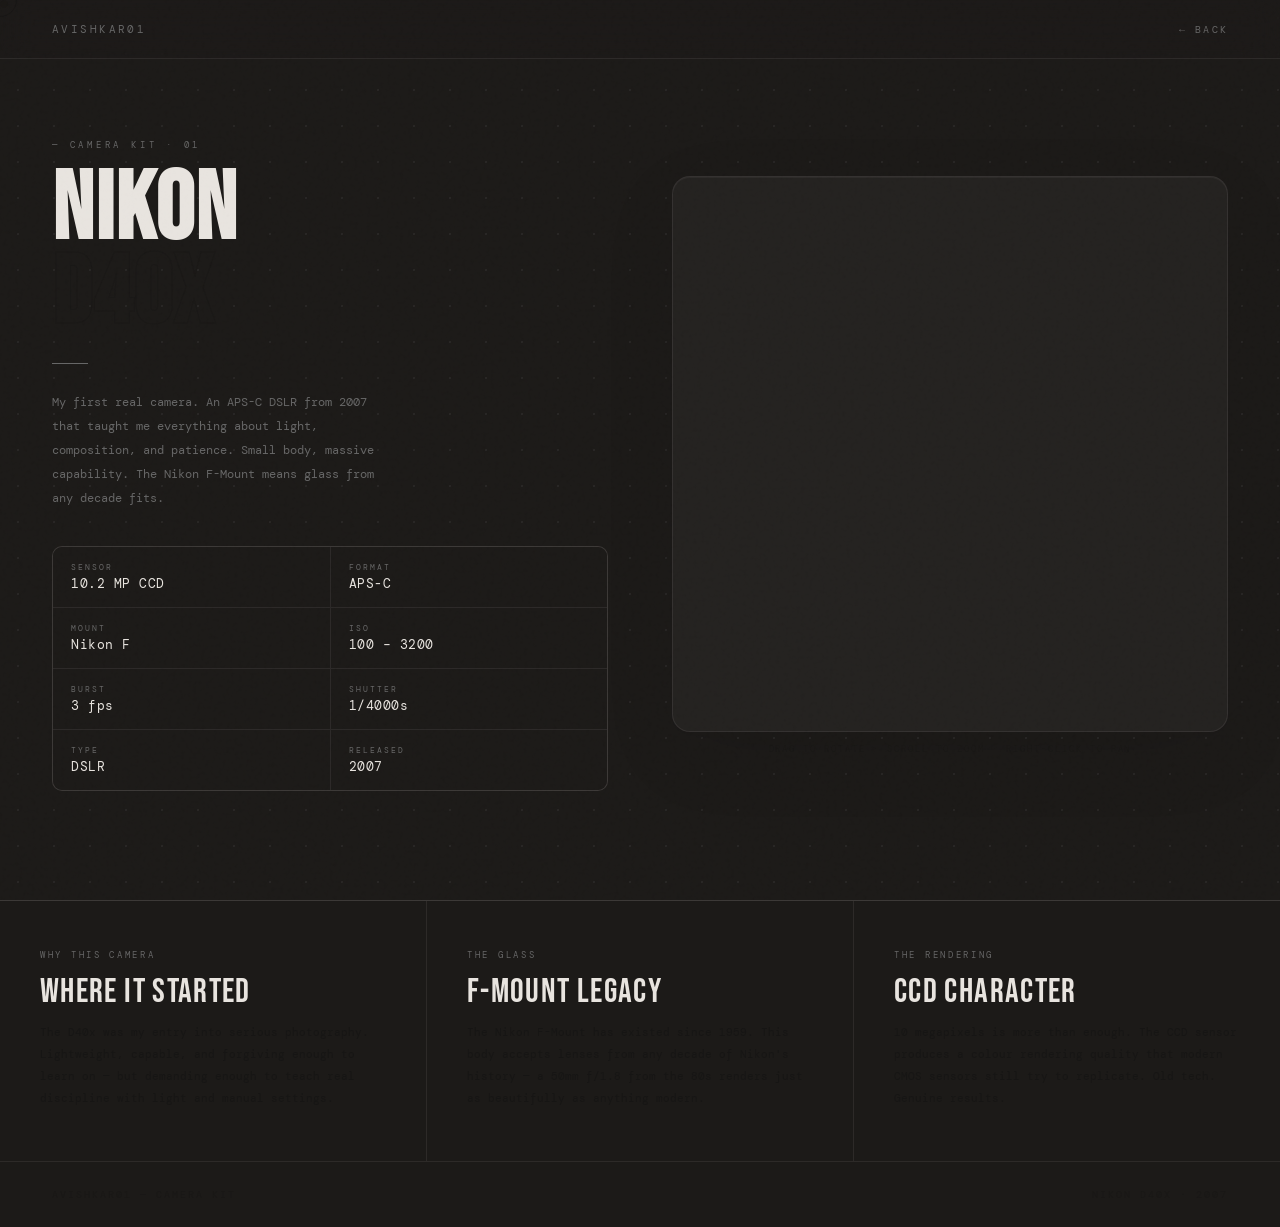
==== camera.html @ 1be64f77 "Add files via upload" ====
<!DOCTYPE html>
<html lang="en">
<head>
<meta charset="UTF-8" />
<meta name="viewport" content="width=device-width, initial-scale=1.0" />
<title>Nikon D40x — avishkar01</title>
<link rel="preconnect" href="https://fonts.googleapis.com">
<link rel="preconnect" href="https://fonts.gstatic.com" crossorigin>
<link href="https://fonts.googleapis.com/css2?family=Bebas+Neue&family=DM+Mono:ital,wght@0,300;0,400;0,500;1,300&family=Instrument+Serif:ital@0;1&display=swap" rel="stylesheet">
<style>
  *,*::before,*::after{margin:0;padding:0;box-sizing:border-box;}
  :root{
    --bg:#1c1a18;--bg2:#242220;--bg3:#2a2725;
    --ink:#e8e4df;--dim:#666;--line:rgba(232,228,223,0.08);
  }
  html{scroll-behavior:smooth;}
  body{background:var(--bg);color:var(--ink);font-family:'DM Mono',monospace;overflow-x:hidden;cursor:none;min-height:100vh;}
  body::after{content:'';position:fixed;inset:0;background-image:url("data:image/svg+xml,%3Csvg viewBox='0 0 256 256' xmlns='http://www.w3.org/2000/svg'%3E%3Cfilter id='n'%3E%3CfeTurbulence type='fractalNoise' baseFrequency='0.85' numOctaves='4' stitchTiles='stitch'/%3E%3C/filter%3E%3Crect width='100%25' height='100%25' filter='url(%23n)' opacity='0.028'/%3E%3C/svg%3E");pointer-events:none;z-index:900;opacity:0.5;}

  .cursor{position:fixed;width:8px;height:8px;background:var(--ink);border-radius:50%;pointer-events:none;z-index:9999;mix-blend-mode:multiply;}
  .cursor-ring{position:fixed;width:34px;height:34px;border:1px solid rgba(17,17,17,.25);border-radius:50%;pointer-events:none;z-index:9998;transform:translate(-50%,-50%);transition:width .28s,height .28s,opacity .28s,transform .32s cubic-bezier(.23,1,.32,1);}
  .cursor-ring.hover{width:54px;height:54px;opacity:.35;}

  nav{position:fixed;top:0;left:0;right:0;z-index:500;padding:22px 52px;display:flex;justify-content:space-between;align-items:center;background:rgba(28,26,24,0.75);backdrop-filter:blur(16px);-webkit-backdrop-filter:blur(16px);border-bottom:1px solid var(--line);transition:transform .42s cubic-bezier(.23,1,.32,1);}
  nav.nav-hidden{transform:translateY(-110%);}
  .nav-logo{font-size:11px;letter-spacing:.22em;text-transform:uppercase;color:var(--dim);text-decoration:none;transition:color .25s;}
  .nav-logo:hover{color:var(--ink);}
  .nav-back{display:flex;align-items:center;gap:8px;font-size:10px;letter-spacing:.22em;text-transform:uppercase;color:var(--dim);text-decoration:none;transition:color .25s;}
  .nav-back:hover{color:var(--ink);}
  .nav-back-arrow{display:inline-block;transition:transform .25s;}
  .nav-back:hover .nav-back-arrow{transform:translateX(-4px);}

  #loader{position:fixed;inset:0;background:#1c1a18;z-index:99999;display:flex;flex-direction:column;align-items:center;justify-content:center;transition:opacity .65s cubic-bezier(.23,1,.32,1),visibility .65s;}
  #loader.out{opacity:0;visibility:hidden;pointer-events:none;}
  .ld-rule{width:0;height:1px;background:linear-gradient(to right,transparent,rgba(232,228,223,.25),transparent);margin-bottom:22px;transition:width 1s .1s cubic-bezier(.77,0,.18,1);}
  #loader.go .ld-rule{width:min(340px,55vw);}
  .ld-name{font-family:'Bebas Neue',sans-serif;font-size:clamp(38px,6.5vw,80px);letter-spacing:.1em;color:transparent;-webkit-text-stroke:1px rgba(232,228,223,.15);position:relative;overflow:hidden;user-select:none;line-height:1;}
  .ld-fill{position:absolute;inset:0;color:#e8e4df;-webkit-text-stroke:0;font-family:'Bebas Neue',sans-serif;font-size:clamp(38px,6.5vw,80px);letter-spacing:.1em;white-space:nowrap;display:flex;align-items:center;clip-path:inset(0 100% 0 0);transition:clip-path 1.2s cubic-bezier(.77,0,.18,1);}
  #loader.go .ld-fill{clip-path:inset(0 0% 0 0);}
  .ld-sub{font-size:8px;letter-spacing:.42em;text-transform:uppercase;color:var(--dim);margin-top:16px;opacity:0;transition:opacity .55s .75s;}
  #loader.go .ld-sub{opacity:1;}

  .hero{min-height:100vh;padding:110px 52px 80px;display:grid;grid-template-columns:1fr 1fr;gap:64px;align-items:center;position:relative;}
  .hero::before{content:'';position:absolute;inset:0;background-image:radial-gradient(circle,rgba(232,228,223,.06) 1px,transparent 1px);background-size:36px 36px;pointer-events:none;z-index:0;}
  .hero-left,.hero-right{position:relative;z-index:1;}

  .eyebrow{font-size:9px;letter-spacing:.42em;text-transform:uppercase;color:var(--dim);margin-bottom:18px;opacity:0;animation:rise .7s .1s forwards;}
  .hero-title{font-family:'Bebas Neue',sans-serif;font-size:clamp(58px,7.5vw,108px);line-height:.88;letter-spacing:.02em;color:var(--ink);opacity:0;animation:rise .7s .22s forwards;}
  .hero-title span{display:block;color:transparent;-webkit-text-stroke:1px rgba(17,17,17,.18);}
  .h-rule{width:36px;height:1px;background:var(--dim);margin:26px 0;opacity:0;animation:rise .7s .36s forwards;}
  .hero-desc{font-size:12px;line-height:2;color:var(--dim);max-width:340px;opacity:0;animation:rise .7s .44s forwards;}

  .specs{margin-top:36px;border:1px solid var(--line);border-radius:10px;overflow:hidden;display:grid;grid-template-columns:1fr 1fr;gap:1px;background:var(--line);opacity:0;animation:rise .7s .58s forwards;}
  .spec-cell{background:var(--bg);padding:15px 18px;transition:background .2s;}
  .spec-cell:hover{background:var(--bg2);}
  .spec-l{font-size:8px;letter-spacing:.26em;text-transform:uppercase;color:var(--dim);margin-bottom:3px;}
  .spec-v{font-size:13px;color:var(--ink);letter-spacing:.04em;}

  .model-shell{opacity:0;animation:fadein .9s .35s forwards;}
  .model-frame{width:100%;aspect-ratio:1/1;border-radius:18px;overflow:hidden;border:1px solid var(--line);background:var(--bg2);box-shadow:0 24px 80px rgba(17,17,17,.07),0 2px 8px rgba(17,17,17,.04),inset 0 1px 0 rgba(255,255,255,.04);}
  .model-frame iframe{width:100%;height:100%;border:none;display:block;}
  .model-hint{margin-top:11px;text-align:center;font-size:9px;letter-spacing:.22em;text-transform:uppercase;color:rgba(17,17,17,.2);}

  .strip{display:grid;grid-template-columns:repeat(3,1fr);gap:1px;background:var(--line);border-top:1px solid var(--line);}
  .strip-block{background:var(--bg);padding:48px 40px 52px;transition:background .2s;}
  .strip-block:hover{background:var(--bg2);}
  .strip-label{font-size:9px;letter-spacing:.3em;text-transform:uppercase;color:var(--dim);margin-bottom:14px;}
  .strip-title{font-family:'Bebas Neue',sans-serif;font-size:34px;letter-spacing:.04em;color:var(--ink);line-height:1;margin-bottom:12px;}
  .strip-text{font-size:11px;line-height:2;color:rgba(17,17,17,.5);}

  footer{padding:26px 52px;border-top:1px solid var(--line);display:flex;justify-content:space-between;align-items:center;}
  .ft{font-size:10px;letter-spacing:.2em;text-transform:uppercase;color:rgba(17,17,17,.2);}

  @keyframes rise{from{opacity:0;transform:translateY(18px);}to{opacity:1;transform:translateY(0);}}
  @keyframes fadein{from{opacity:0;}to{opacity:1;}}

  @media(max-width:800px){
    nav{padding:18px 24px;}
    .hero{grid-template-columns:1fr;padding:96px 24px 56px;gap:40px;}
    .strip{grid-template-columns:1fr;}
    footer{padding:20px 24px;flex-direction:column;gap:6px;}
  }
</style>
</head>
<body>

<div id="loader">
  <div class="ld-rule"></div>
  <div class="ld-name">NIKON D40X<span class="ld-fill">NIKON D40X</span></div>
  <div class="ld-sub">camera · 3d explorer</div>
</div>

<div class="cursor" id="cur"></div>
<div class="cursor-ring" id="ring"></div>

<nav id="mainNav">
  <a href="index.html" class="nav-logo">avishkar01</a>
  <a href="index.html" class="nav-back"><span class="nav-back-arrow">←</span>back</a>
</nav>

<section class="hero">
  <div class="hero-left">
    <p class="eyebrow">— camera kit · 01</p>
    <h1 class="hero-title">Nikon<span>D40x</span></h1>
    <div class="h-rule"></div>
    <p class="hero-desc">
      My first real camera. An APS-C DSLR from 2007 that taught me everything about light, composition, and patience. Small body, massive capability. The Nikon F-Mount means glass from any decade fits.
    </p>
    <div class="specs">
      <div class="spec-cell"><div class="spec-l">Sensor</div><div class="spec-v">10.2 MP CCD</div></div>
      <div class="spec-cell"><div class="spec-l">Format</div><div class="spec-v">APS-C</div></div>
      <div class="spec-cell"><div class="spec-l">Mount</div><div class="spec-v">Nikon F</div></div>
      <div class="spec-cell"><div class="spec-l">ISO</div><div class="spec-v">100 – 3200</div></div>
      <div class="spec-cell"><div class="spec-l">Burst</div><div class="spec-v">3 fps</div></div>
      <div class="spec-cell"><div class="spec-l">Shutter</div><div class="spec-v">1/4000s</div></div>
      <div class="spec-cell"><div class="spec-l">Type</div><div class="spec-v">DSLR</div></div>
      <div class="spec-cell"><div class="spec-l">Released</div><div class="spec-v">2007</div></div>
    </div>
  </div>

  <div class="hero-right">
    <div class="model-shell">
      <div class="model-frame">
        <iframe
          title="Nikon D40x — Interactive 3D"
          frameborder="0"
          allowfullscreen
          mozallowfullscreen="true"
          webkitallowfullscreen="true"
          allow="autoplay; fullscreen; xr-spatial-tracking"
          src="https://sketchfab.com/models/0cbc6be67d584a4eb4a6e48bf66bd53a/embed?autostart=1&ui_theme=default&ui_infos=0&ui_watermark=0&ui_controls=1&ui_hint=1&camera=0&preload=1&transparent=1"
        ></iframe>
      </div>
      <p class="model-hint">drag to rotate · scroll to zoom · right-click to pan</p>
    </div>
  </div>
</section>

<div class="strip">
  <div class="strip-block">
    <div class="strip-label">Why this camera</div>
    <div class="strip-title">Where it started</div>
    <div class="strip-text">The D40x was my entry into serious photography. Lightweight, capable, and forgiving enough to learn on — but demanding enough to teach real discipline with light and manual settings.</div>
  </div>
  <div class="strip-block">
    <div class="strip-label">The glass</div>
    <div class="strip-title">F-Mount legacy</div>
    <div class="strip-text">The Nikon F-Mount has existed since 1959. This body accepts lenses from any decade of Nikon's history — a 50mm f/1.8 from the 80s renders just as beautifully as anything modern.</div>
  </div>
  <div class="strip-block">
    <div class="strip-label">The rendering</div>
    <div class="strip-title">CCD character</div>
    <div class="strip-text">10 megapixels is more than enough. The CCD sensor produces a colour rendering quality that modern CMOS sensors still try to replicate. Old tech. Genuine results.</div>
  </div>
</div>

<footer>
  <span class="ft">avishkar01 — camera kit</span>
  <span class="ft">nikon d40x · 2007</span>
</footer>

<script>
const cur=document.getElementById('cur'),ring=document.getElementById('ring');
let mx=0,my=0,rx=0,ry=0;
document.addEventListener('mousemove',e=>{mx=e.clientX;my=e.clientY;cur.style.left=mx-4+'px';cur.style.top=my-4+'px';});
(function loop(){rx+=(mx-rx)*.12;ry+=(my-ry)*.12;ring.style.left=rx+'px';ring.style.top=ry+'px';requestAnimationFrame(loop);})();
document.querySelectorAll('a,.spec-cell,.strip-block').forEach(el=>{
  el.addEventListener('mouseenter',()=>ring.classList.add('hover'));
  el.addEventListener('mouseleave',()=>ring.classList.remove('hover'));
});

const nav=document.getElementById('mainNav');
let lastY=0;
window.addEventListener('scroll',()=>{const y=window.scrollY;nav.classList.toggle('nav-hidden',y>lastY&&y>80);lastY=y;},{passive:true});

const loader=document.getElementById('loader');
const MIN=1600,t0=performance.now();
document.body.style.overflow='hidden';
requestAnimationFrame(()=>loader.classList.add('go'));
function dismiss(){const w=Math.max(0,MIN-(performance.now()-t0));setTimeout(()=>{loader.classList.add('out');document.body.style.overflow='';},w);}
document.readyState==='complete'?dismiss():window.addEventListener('load',dismiss,{once:true});
</script>
</body>
</html>
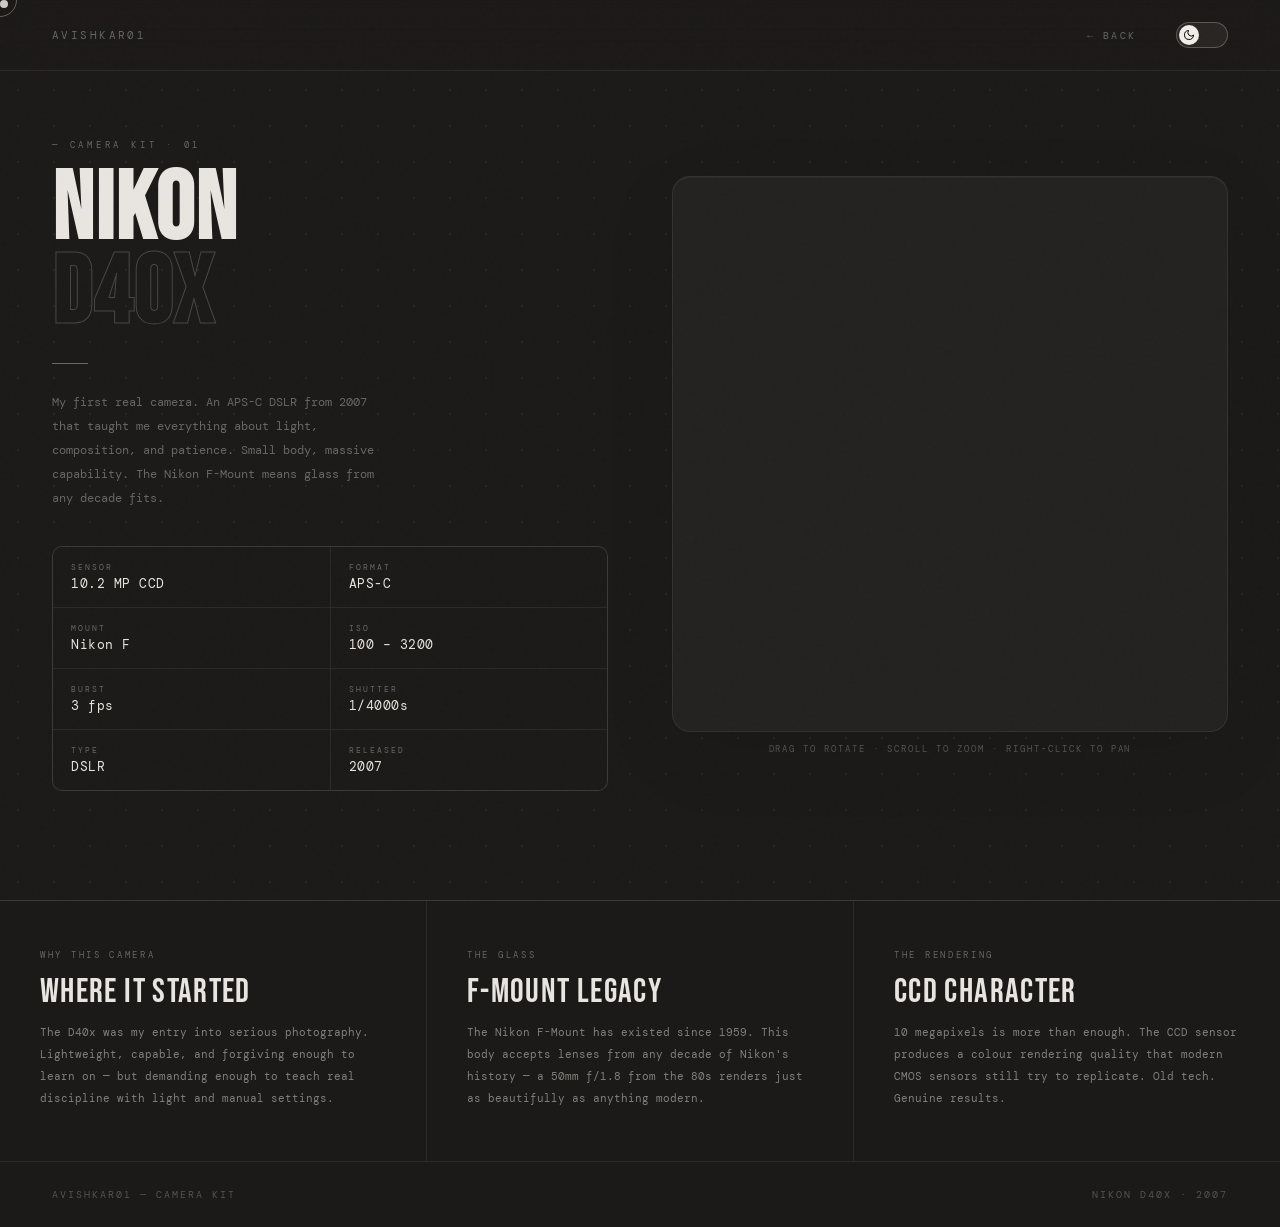
==== commit 80487a7a: "new changes" ====
--- a/camera.html
+++ b/camera.html
@@ -4,83 +4,13 @@
 <meta charset="UTF-8" />
 <meta name="viewport" content="width=device-width, initial-scale=1.0" />
 <title>Nikon D40x — avishkar01</title>
+<!-- apply saved theme before first paint (dark is default) -->
+<script>try{if(localStorage.getItem('theme')==='light')document.documentElement.setAttribute('data-theme','light');}catch(e){}</script>
 <link rel="preconnect" href="https://fonts.googleapis.com">
 <link rel="preconnect" href="https://fonts.gstatic.com" crossorigin>
 <link href="https://fonts.googleapis.com/css2?family=Bebas+Neue&family=DM+Mono:ital,wght@0,300;0,400;0,500;1,300&family=Instrument+Serif:ital@0;1&display=swap" rel="stylesheet">
-<style>
-  *,*::before,*::after{margin:0;padding:0;box-sizing:border-box;}
-  :root{
-    --bg:#1c1a18;--bg2:#242220;--bg3:#2a2725;
-    --ink:#e8e4df;--dim:#666;--line:rgba(232,228,223,0.08);
-  }
-  html{scroll-behavior:smooth;}
-  body{background:var(--bg);color:var(--ink);font-family:'DM Mono',monospace;overflow-x:hidden;cursor:none;min-height:100vh;}
-  body::after{content:'';position:fixed;inset:0;background-image:url("data:image/svg+xml,%3Csvg viewBox='0 0 256 256' xmlns='http://www.w3.org/2000/svg'%3E%3Cfilter id='n'%3E%3CfeTurbulence type='fractalNoise' baseFrequency='0.85' numOctaves='4' stitchTiles='stitch'/%3E%3C/filter%3E%3Crect width='100%25' height='100%25' filter='url(%23n)' opacity='0.028'/%3E%3C/svg%3E");pointer-events:none;z-index:900;opacity:0.5;}
-
-  .cursor{position:fixed;width:8px;height:8px;background:var(--ink);border-radius:50%;pointer-events:none;z-index:9999;mix-blend-mode:multiply;}
-  .cursor-ring{position:fixed;width:34px;height:34px;border:1px solid rgba(17,17,17,.25);border-radius:50%;pointer-events:none;z-index:9998;transform:translate(-50%,-50%);transition:width .28s,height .28s,opacity .28s,transform .32s cubic-bezier(.23,1,.32,1);}
-  .cursor-ring.hover{width:54px;height:54px;opacity:.35;}
-
-  nav{position:fixed;top:0;left:0;right:0;z-index:500;padding:22px 52px;display:flex;justify-content:space-between;align-items:center;background:rgba(28,26,24,0.75);backdrop-filter:blur(16px);-webkit-backdrop-filter:blur(16px);border-bottom:1px solid var(--line);transition:transform .42s cubic-bezier(.23,1,.32,1);}
-  nav.nav-hidden{transform:translateY(-110%);}
-  .nav-logo{font-size:11px;letter-spacing:.22em;text-transform:uppercase;color:var(--dim);text-decoration:none;transition:color .25s;}
-  .nav-logo:hover{color:var(--ink);}
-  .nav-back{display:flex;align-items:center;gap:8px;font-size:10px;letter-spacing:.22em;text-transform:uppercase;color:var(--dim);text-decoration:none;transition:color .25s;}
-  .nav-back:hover{color:var(--ink);}
-  .nav-back-arrow{display:inline-block;transition:transform .25s;}
-  .nav-back:hover .nav-back-arrow{transform:translateX(-4px);}
-
-  #loader{position:fixed;inset:0;background:#1c1a18;z-index:99999;display:flex;flex-direction:column;align-items:center;justify-content:center;transition:opacity .65s cubic-bezier(.23,1,.32,1),visibility .65s;}
-  #loader.out{opacity:0;visibility:hidden;pointer-events:none;}
-  .ld-rule{width:0;height:1px;background:linear-gradient(to right,transparent,rgba(232,228,223,.25),transparent);margin-bottom:22px;transition:width 1s .1s cubic-bezier(.77,0,.18,1);}
-  #loader.go .ld-rule{width:min(340px,55vw);}
-  .ld-name{font-family:'Bebas Neue',sans-serif;font-size:clamp(38px,6.5vw,80px);letter-spacing:.1em;color:transparent;-webkit-text-stroke:1px rgba(232,228,223,.15);position:relative;overflow:hidden;user-select:none;line-height:1;}
-  .ld-fill{position:absolute;inset:0;color:#e8e4df;-webkit-text-stroke:0;font-family:'Bebas Neue',sans-serif;font-size:clamp(38px,6.5vw,80px);letter-spacing:.1em;white-space:nowrap;display:flex;align-items:center;clip-path:inset(0 100% 0 0);transition:clip-path 1.2s cubic-bezier(.77,0,.18,1);}
-  #loader.go .ld-fill{clip-path:inset(0 0% 0 0);}
-  .ld-sub{font-size:8px;letter-spacing:.42em;text-transform:uppercase;color:var(--dim);margin-top:16px;opacity:0;transition:opacity .55s .75s;}
-  #loader.go .ld-sub{opacity:1;}
-
-  .hero{min-height:100vh;padding:110px 52px 80px;display:grid;grid-template-columns:1fr 1fr;gap:64px;align-items:center;position:relative;}
-  .hero::before{content:'';position:absolute;inset:0;background-image:radial-gradient(circle,rgba(232,228,223,.06) 1px,transparent 1px);background-size:36px 36px;pointer-events:none;z-index:0;}
-  .hero-left,.hero-right{position:relative;z-index:1;}
-
-  .eyebrow{font-size:9px;letter-spacing:.42em;text-transform:uppercase;color:var(--dim);margin-bottom:18px;opacity:0;animation:rise .7s .1s forwards;}
-  .hero-title{font-family:'Bebas Neue',sans-serif;font-size:clamp(58px,7.5vw,108px);line-height:.88;letter-spacing:.02em;color:var(--ink);opacity:0;animation:rise .7s .22s forwards;}
-  .hero-title span{display:block;color:transparent;-webkit-text-stroke:1px rgba(17,17,17,.18);}
-  .h-rule{width:36px;height:1px;background:var(--dim);margin:26px 0;opacity:0;animation:rise .7s .36s forwards;}
-  .hero-desc{font-size:12px;line-height:2;color:var(--dim);max-width:340px;opacity:0;animation:rise .7s .44s forwards;}
-
-  .specs{margin-top:36px;border:1px solid var(--line);border-radius:10px;overflow:hidden;display:grid;grid-template-columns:1fr 1fr;gap:1px;background:var(--line);opacity:0;animation:rise .7s .58s forwards;}
-  .spec-cell{background:var(--bg);padding:15px 18px;transition:background .2s;}
-  .spec-cell:hover{background:var(--bg2);}
-  .spec-l{font-size:8px;letter-spacing:.26em;text-transform:uppercase;color:var(--dim);margin-bottom:3px;}
-  .spec-v{font-size:13px;color:var(--ink);letter-spacing:.04em;}
-
-  .model-shell{opacity:0;animation:fadein .9s .35s forwards;}
-  .model-frame{width:100%;aspect-ratio:1/1;border-radius:18px;overflow:hidden;border:1px solid var(--line);background:var(--bg2);box-shadow:0 24px 80px rgba(17,17,17,.07),0 2px 8px rgba(17,17,17,.04),inset 0 1px 0 rgba(255,255,255,.04);}
-  .model-frame iframe{width:100%;height:100%;border:none;display:block;}
-  .model-hint{margin-top:11px;text-align:center;font-size:9px;letter-spacing:.22em;text-transform:uppercase;color:rgba(17,17,17,.2);}
-
-  .strip{display:grid;grid-template-columns:repeat(3,1fr);gap:1px;background:var(--line);border-top:1px solid var(--line);}
-  .strip-block{background:var(--bg);padding:48px 40px 52px;transition:background .2s;}
-  .strip-block:hover{background:var(--bg2);}
-  .strip-label{font-size:9px;letter-spacing:.3em;text-transform:uppercase;color:var(--dim);margin-bottom:14px;}
-  .strip-title{font-family:'Bebas Neue',sans-serif;font-size:34px;letter-spacing:.04em;color:var(--ink);line-height:1;margin-bottom:12px;}
-  .strip-text{font-size:11px;line-height:2;color:rgba(17,17,17,.5);}
-
-  footer{padding:26px 52px;border-top:1px solid var(--line);display:flex;justify-content:space-between;align-items:center;}
-  .ft{font-size:10px;letter-spacing:.2em;text-transform:uppercase;color:rgba(17,17,17,.2);}
-
-  @keyframes rise{from{opacity:0;transform:translateY(18px);}to{opacity:1;transform:translateY(0);}}
-  @keyframes fadein{from{opacity:0;}to{opacity:1;}}
-
-  @media(max-width:800px){
-    nav{padding:18px 24px;}
-    .hero{grid-template-columns:1fr;padding:96px 24px 56px;gap:40px;}
-    .strip{grid-template-columns:1fr;}
-    footer{padding:20px 24px;flex-direction:column;gap:6px;}
-  }
-</style>
+<link rel="stylesheet" href="camera.css">
+<link rel="stylesheet" href="theme.css">
 </head>
 <body>
 
@@ -95,7 +25,15 @@
 
 <nav id="mainNav">
   <a href="index.html" class="nav-logo">avishkar01</a>
-  <a href="index.html" class="nav-back"><span class="nav-back-arrow">←</span>back</a>
+  <div class="nav-right">
+    <a href="index.html" class="nav-back"><span class="nav-back-arrow">←</span>back</a>
+    <button class="theme-toggle" id="themeToggle" type="button" role="switch" aria-checked="false" aria-label="Toggle light theme">
+      <span class="tt-thumb">
+        <svg class="tt-moon" viewBox="0 0 24 24"><path d="M21 12.8A9 9 0 1 1 11.2 3a7 7 0 0 0 9.8 9.8z"/></svg>
+        <svg class="tt-sun" viewBox="0 0 24 24"><circle cx="12" cy="12" r="4"/><path d="M12 2v2M12 20v2M4.9 4.9l1.4 1.4M17.7 17.7l1.4 1.4M2 12h2M20 12h2M4.9 19.1l1.4-1.4M17.7 6.3l1.4-1.4"/></svg>
+      </span>
+    </button>
+  </div>
 </nav>
 
 <section class="hero">
@@ -159,26 +97,8 @@
   <span class="ft">nikon d40x · 2007</span>
 </footer>
 
-<script>
-const cur=document.getElementById('cur'),ring=document.getElementById('ring');
-let mx=0,my=0,rx=0,ry=0;
-document.addEventListener('mousemove',e=>{mx=e.clientX;my=e.clientY;cur.style.left=mx-4+'px';cur.style.top=my-4+'px';});
-(function loop(){rx+=(mx-rx)*.12;ry+=(my-ry)*.12;ring.style.left=rx+'px';ring.style.top=ry+'px';requestAnimationFrame(loop);})();
-document.querySelectorAll('a,.spec-cell,.strip-block').forEach(el=>{
-  el.addEventListener('mouseenter',()=>ring.classList.add('hover'));
-  el.addEventListener('mouseleave',()=>ring.classList.remove('hover'));
-});
 
-const nav=document.getElementById('mainNav');
-let lastY=0;
-window.addEventListener('scroll',()=>{const y=window.scrollY;nav.classList.toggle('nav-hidden',y>lastY&&y>80);lastY=y;},{passive:true});
-
-const loader=document.getElementById('loader');
-const MIN=1600,t0=performance.now();
-document.body.style.overflow='hidden';
-requestAnimationFrame(()=>loader.classList.add('go'));
-function dismiss(){const w=Math.max(0,MIN-(performance.now()-t0));setTimeout(()=>{loader.classList.add('out');document.body.style.overflow='';},w);}
-document.readyState==='complete'?dismiss():window.addEventListener('load',dismiss,{once:true});
-</script>
+<script src="camera.js"></script>
+<script src="theme.js"></script>
 </body>
 </html>
--- a/camera.css
+++ b/camera.css
@@ -0,0 +1,72 @@
+  *,*::before,*::after{margin:0;padding:0;box-sizing:border-box;}
+  :root{
+    --bg:#1c1a18;--bg2:#242220;--bg3:#2a2725;
+    --ink:#e8e4df;--dim:#666;--line:rgba(232,228,223,0.08);
+  }
+  html{scroll-behavior:smooth;}
+  body{background:var(--bg);color:var(--ink);font-family:'DM Mono',monospace;overflow-x:hidden;cursor:none;min-height:100vh;}
+  body::after{content:'';position:fixed;inset:0;background-image:url("data:image/svg+xml,%3Csvg viewBox='0 0 256 256' xmlns='http://www.w3.org/2000/svg'%3E%3Cfilter id='n'%3E%3CfeTurbulence type='fractalNoise' baseFrequency='0.85' numOctaves='4' stitchTiles='stitch'/%3E%3C/filter%3E%3Crect width='100%25' height='100%25' filter='url(%23n)' opacity='0.028'/%3E%3C/svg%3E");pointer-events:none;z-index:900;opacity:0.5;}
+
+  .cursor{position:fixed;width:8px;height:8px;background:var(--ink);border-radius:50%;pointer-events:none;z-index:9999;mix-blend-mode:multiply;}
+  .cursor-ring{position:fixed;width:34px;height:34px;border:1px solid rgba(17,17,17,.25);border-radius:50%;pointer-events:none;z-index:9998;transform:translate(-50%,-50%);transition:width .28s,height .28s,opacity .28s,transform .32s cubic-bezier(.23,1,.32,1);}
+  .cursor-ring.hover{width:54px;height:54px;opacity:.35;}
+
+  nav{position:fixed;top:0;left:0;right:0;z-index:500;padding:22px 52px;display:flex;justify-content:space-between;align-items:center;background:rgba(28,26,24,0.75);backdrop-filter:blur(16px);-webkit-backdrop-filter:blur(16px);border-bottom:1px solid var(--line);transition:transform .42s cubic-bezier(.23,1,.32,1);}
+  nav.nav-hidden{transform:translateY(-110%);}
+  .nav-logo{font-size:11px;letter-spacing:.22em;text-transform:uppercase;color:var(--dim);text-decoration:none;transition:color .25s;}
+  .nav-logo:hover{color:var(--ink);}
+  .nav-back{display:flex;align-items:center;gap:8px;font-size:10px;letter-spacing:.22em;text-transform:uppercase;color:var(--dim);text-decoration:none;transition:color .25s;}
+  .nav-back:hover{color:var(--ink);}
+  .nav-back-arrow{display:inline-block;transition:transform .25s;}
+  .nav-back:hover .nav-back-arrow{transform:translateX(-4px);}
+
+  #loader{position:fixed;inset:0;background:#1c1a18;z-index:99999;display:flex;flex-direction:column;align-items:center;justify-content:center;transition:opacity .65s cubic-bezier(.23,1,.32,1),visibility .65s;}
+  #loader.out{opacity:0;visibility:hidden;pointer-events:none;}
+  .ld-rule{width:0;height:1px;background:linear-gradient(to right,transparent,rgba(232,228,223,.25),transparent);margin-bottom:22px;transition:width 1s .1s cubic-bezier(.77,0,.18,1);}
+  #loader.go .ld-rule{width:min(340px,55vw);}
+  .ld-name{font-family:'Bebas Neue',sans-serif;font-size:clamp(38px,6.5vw,80px);letter-spacing:.1em;color:transparent;-webkit-text-stroke:1px rgba(232,228,223,.15);position:relative;overflow:hidden;user-select:none;line-height:1;}
+  .ld-fill{position:absolute;inset:0;color:#e8e4df;-webkit-text-stroke:0;font-family:'Bebas Neue',sans-serif;font-size:clamp(38px,6.5vw,80px);letter-spacing:.1em;white-space:nowrap;display:flex;align-items:center;clip-path:inset(0 100% 0 0);transition:clip-path 1.2s cubic-bezier(.77,0,.18,1);}
+  #loader.go .ld-fill{clip-path:inset(0 0% 0 0);}
+  .ld-sub{font-size:8px;letter-spacing:.42em;text-transform:uppercase;color:var(--dim);margin-top:16px;opacity:0;transition:opacity .55s .75s;}
+  #loader.go .ld-sub{opacity:1;}
+
+  .hero{min-height:100vh;padding:110px 52px 80px;display:grid;grid-template-columns:1fr 1fr;gap:64px;align-items:center;position:relative;}
+  .hero::before{content:'';position:absolute;inset:0;background-image:radial-gradient(circle,rgba(232,228,223,.06) 1px,transparent 1px);background-size:36px 36px;pointer-events:none;z-index:0;}
+  .hero-left,.hero-right{position:relative;z-index:1;}
+
+  .eyebrow{font-size:9px;letter-spacing:.42em;text-transform:uppercase;color:var(--dim);margin-bottom:18px;opacity:0;animation:rise .7s .1s forwards;}
+  .hero-title{font-family:'Bebas Neue',sans-serif;font-size:clamp(58px,7.5vw,108px);line-height:.88;letter-spacing:.02em;color:var(--ink);opacity:0;animation:rise .7s .22s forwards;}
+  .hero-title span{display:block;color:transparent;-webkit-text-stroke:1px rgba(17,17,17,.18);}
+  .h-rule{width:36px;height:1px;background:var(--dim);margin:26px 0;opacity:0;animation:rise .7s .36s forwards;}
+  .hero-desc{font-size:12px;line-height:2;color:var(--dim);max-width:340px;opacity:0;animation:rise .7s .44s forwards;}
+
+  .specs{margin-top:36px;border:1px solid var(--line);border-radius:10px;overflow:hidden;display:grid;grid-template-columns:1fr 1fr;gap:1px;background:var(--line);opacity:0;animation:rise .7s .58s forwards;}
+  .spec-cell{background:var(--bg);padding:15px 18px;transition:background .2s;}
+  .spec-cell:hover{background:var(--bg2);}
+  .spec-l{font-size:8px;letter-spacing:.26em;text-transform:uppercase;color:var(--dim);margin-bottom:3px;}
+  .spec-v{font-size:13px;color:var(--ink);letter-spacing:.04em;}
+
+  .model-shell{opacity:0;animation:fadein .9s .35s forwards;}
+  .model-frame{width:100%;aspect-ratio:1/1;border-radius:18px;overflow:hidden;border:1px solid var(--line);background:var(--bg2);box-shadow:0 24px 80px rgba(17,17,17,.07),0 2px 8px rgba(17,17,17,.04),inset 0 1px 0 rgba(255,255,255,.04);}
+  .model-frame iframe{width:100%;height:100%;border:none;display:block;}
+  .model-hint{margin-top:11px;text-align:center;font-size:9px;letter-spacing:.22em;text-transform:uppercase;color:rgba(17,17,17,.2);}
+
+  .strip{display:grid;grid-template-columns:repeat(3,1fr);gap:1px;background:var(--line);border-top:1px solid var(--line);}
+  .strip-block{background:var(--bg);padding:48px 40px 52px;transition:background .2s;}
+  .strip-block:hover{background:var(--bg2);}
+  .strip-label{font-size:9px;letter-spacing:.3em;text-transform:uppercase;color:var(--dim);margin-bottom:14px;}
+  .strip-title{font-family:'Bebas Neue',sans-serif;font-size:34px;letter-spacing:.04em;color:var(--ink);line-height:1;margin-bottom:12px;}
+  .strip-text{font-size:11px;line-height:2;color:rgba(17,17,17,.5);}
+
+  footer{padding:26px 52px;border-top:1px solid var(--line);display:flex;justify-content:space-between;align-items:center;}
+  .ft{font-size:10px;letter-spacing:.2em;text-transform:uppercase;color:rgba(17,17,17,.2);}
+
+  @keyframes rise{from{opacity:0;transform:translateY(18px);}to{opacity:1;transform:translateY(0);}}
+  @keyframes fadein{from{opacity:0;}to{opacity:1;}}
+
+  @media(max-width:800px){
+    nav{padding:18px 24px;}
+    .hero{grid-template-columns:1fr;padding:96px 24px 56px;gap:40px;}
+    .strip{grid-template-columns:1fr;}
+    footer{padding:20px 24px;flex-direction:column;gap:6px;}
+  }
--- a/theme.css
+++ b/theme.css
@@ -0,0 +1,285 @@
+/* =====================================================================
+   THEME — dark (default) + light
+   Load AFTER main.css / camera.css.
+   Dark = the site as-is. Light = everything inverted.
+   Toggle lives in the navbar (#themeToggle), state in <html data-theme>.
+   ===================================================================== */
+
+/* ---------- shared variables ---------- */
+:root {
+  --ring: rgba(232,228,223,0.35);
+
+  /* toggle */
+  --tt-bg: rgba(240,237,232,0.06);
+  --tt-bd: rgba(240,237,232,0.25);
+  --tt-thumb: #f0ede8;
+  --tt-icon: #080808;
+
+  /* camera page text helpers (were near-invisible dark-on-dark) */
+  --c-soft: rgba(232,228,223,0.5);
+  --c-faint: rgba(232,228,223,0.28);
+  --c-stroke: rgba(232,228,223,0.22);
+}
+
+:root[data-theme="light"] {
+  /* main page */
+  --black: #f0ede8;
+  --white: #080808;
+  --dim: #666;
+  --faint: #d9d4cb;
+  --accent: #1a1a1a;
+
+  /* camera page */
+  --bg: #f3f0eb;
+  --bg2: #e9e5df;
+  --bg3: #dfdad3;
+  --ink: #1c1a18;
+  --line: rgba(28,26,24,0.12);
+
+  --ring: rgba(8,8,8,0.4);
+  --tt-bg: rgba(8,8,8,0.05);
+  --tt-bd: rgba(8,8,8,0.25);
+  --tt-thumb: #080808;
+  --tt-icon: #f0ede8;
+
+  --c-soft: rgba(28,26,24,0.55);
+  --c-faint: rgba(28,26,24,0.3);
+  --c-stroke: rgba(28,26,24,0.25);
+
+  color-scheme: light;
+}
+
+/* smooth cross-fade while switching (class is added briefly by theme.js) */
+html.theme-anim *,
+html.theme-anim *::before,
+html.theme-anim *::after {
+  transition: background-color .4s ease, color .4s ease, border-color .4s ease, fill .4s ease !important;
+}
+
+/* ---------- navbar toggle ---------- */
+.nav-right { display: flex; align-items: center; gap: 40px; }
+
+.theme-toggle {
+  position: relative;
+  width: 52px; height: 26px;
+  padding: 0;
+  border-radius: 20px;
+  border: 1px solid var(--tt-bd);
+  background: var(--tt-bg);
+  cursor: none;
+  flex-shrink: 0;
+  transition: border-color .3s, background-color .3s;
+}
+.theme-toggle:hover { border-color: var(--dim); }
+.theme-toggle:focus-visible { outline: 1px solid var(--dim); outline-offset: 3px; }
+
+.tt-thumb {
+  position: absolute;
+  top: 2px; left: 2px;
+  width: 20px; height: 20px;
+  border-radius: 50%;
+  background: var(--tt-thumb);
+  display: flex; align-items: center; justify-content: center;
+  transition: transform .4s cubic-bezier(0.23, 1, 0.32, 1), background-color .3s;
+}
+.tt-thumb svg {
+  position: absolute;
+  width: 12px; height: 12px;
+  stroke: var(--tt-icon);
+  fill: none;
+  stroke-width: 2;
+  stroke-linecap: round;
+  stroke-linejoin: round;
+  transition: opacity .3s, transform .4s cubic-bezier(0.23, 1, 0.32, 1);
+}
+.tt-moon { opacity: 1; transform: rotate(0deg); }
+.tt-sun  { opacity: 0; transform: rotate(-90deg); }
+
+:root[data-theme="light"] .theme-toggle .tt-thumb { transform: translateX(26px); }
+:root[data-theme="light"] .tt-moon { opacity: 0; transform: rotate(90deg); }
+:root[data-theme="light"] .tt-sun  { opacity: 1; transform: rotate(0deg); }
+
+@media (max-width: 768px) {
+  .nav-right { gap: 20px; }
+}
+
+/* =====================================================================
+   CAMERA PAGE — fixes that apply to both themes
+   ===================================================================== */
+.cursor { mix-blend-mode: difference; }
+.cursor-ring { border-color: var(--ring); }
+.hero-title span { -webkit-text-stroke-color: var(--c-stroke); }
+.strip-text { color: var(--c-soft); }
+.model-hint { color: var(--c-faint); }
+.ft { color: var(--c-faint); }
+
+/* =====================================================================
+   LIGHT THEME — hard-coded colours from main.css / camera.css
+   ===================================================================== */
+:root[data-theme="light"] .cursor { background: #fff; }
+:root[data-theme="light"] body::before { opacity: 0.35; }
+
+/* camera loader */
+:root[data-theme="light"] #loader:has(.ld-rule) { background: #f3f0eb; }
+/* main-page loader: background + shatter tiles must be the exact same colour */
+:root[data-theme="light"] #loader:not(:has(.ld-rule)) { background: var(--black); }
+:root[data-theme="light"] .shard { background: var(--black); }
+:root[data-theme="light"] .ld-rule { background: linear-gradient(to right, transparent, rgba(28,26,24,.25), transparent); }
+:root[data-theme="light"] .ld-name { -webkit-text-stroke-color: rgba(28,26,24,.2); }
+:root[data-theme="light"] .ld-fill { color: #1c1a18; }
+
+/* nav */
+:root[data-theme="light"] nav {
+  background: rgba(240,237,232,0.72);
+  border-bottom-color: rgba(8,8,8,0.08);
+}
+:root[data-theme="light"] .camera-page nav,
+:root[data-theme="light"] nav:has(.nav-back) { background: rgba(243,240,235,0.78); }
+
+/* hero (main page) */
+:root[data-theme="light"] .hero::after {
+  background-image:
+    linear-gradient(rgba(8,8,8,0.05) 1px, transparent 1px),
+    linear-gradient(90deg, rgba(8,8,8,0.05) 1px, transparent 1px);
+}
+:root[data-theme="light"] .orb { background: radial-gradient(circle, rgba(0,0,0,0.05) 0%, transparent 70%); }
+:root[data-theme="light"] .hero-name span { -webkit-text-stroke-color: rgba(8,8,8,0.35); }
+:root[data-theme="light"] .status-dot { background: #12b45a; }
+:root[data-theme="light"] .loc-item { color: #8a8a8a; }
+:root[data-theme="light"] .loc-item.current { color: var(--dim); }
+:root[data-theme="light"] .loc-dash { background: #bbb; }
+:root[data-theme="light"] .loc-item.current .loc-dash { background: var(--dim); }
+
+/* quote */
+:root[data-theme="light"] .quote-section::before {
+  background: linear-gradient(to bottom, transparent, rgba(8,8,8,0.18), transparent);
+}
+:root[data-theme="light"] .quote-line1,
+:root[data-theme="light"] .quote-line2,
+:root[data-theme="light"] .quote-line3 { -webkit-text-stroke-color: rgba(8,8,8,0.3); }
+
+/* interests */
+:root[data-theme="light"] .interest-item:hover .interest-desc { color: #bdb8ae; }
+:root[data-theme="light"] .interest-click-hint { color: rgba(8,8,8,0.25); }
+:root[data-theme="light"] .interest-item:hover .interest-click-hint { color: rgba(240,237,232,0.55); }
+
+/* marquee */
+:root[data-theme="light"] .marquee-item { -webkit-text-stroke-color: rgba(8,8,8,0.22); }
+:root[data-theme="light"] .marquee-item.filled { -webkit-text-stroke: none; }
+:root[data-theme="light"] .marquee-item[data-word]:hover { -webkit-text-stroke: 1px transparent; }
+
+/* footer */
+:root[data-theme="light"] .footer-left,
+:root[data-theme="light"] .footer-right { color: #999; }
+
+/* main loader */
+:root[data-theme="light"] .loader-name { -webkit-text-stroke-color: rgba(8,8,8,0.2); }
+:root[data-theme="light"] .loader-name-fill { color: #080808; }
+:root[data-theme="light"] .loader-line { background: linear-gradient(to right, transparent, rgba(8,8,8,0.4), transparent); }
+:root[data-theme="light"] .shard { border-color: rgba(8,8,8,0.04); }
+:root[data-theme="light"] .loader-counter { color: #d5d0c7; }
+:root[data-theme="light"] #loader.loader-animate .loader-counter { color: #999; }
+:root[data-theme="light"] .loader-corner { color: #d5d0c7; }
+:root[data-theme="light"] #loader.loader-animate .loader-corner { color: #aaa; }
+
+/* ---------- popup window ---------- */
+:root[data-theme="light"] .popup-overlay { background: rgba(240,237,232,0.82); }
+:root[data-theme="light"] .popup-window {
+  background: #f6f3ee;
+  border-color: #d5d0c7;
+  box-shadow: 0 40px 120px rgba(0,0,0,0.18), 0 0 0 1px rgba(0,0,0,0.03);
+}
+:root[data-theme="light"] .popup-titlebar { background: #ebe7df; border-bottom-color: #d8d3c9; }
+:root[data-theme="light"] .titlebar-title { color: #8a8a8a; }
+:root[data-theme="light"] .popup-body { scrollbar-color: #cfc9be transparent; }
+:root[data-theme="light"] .popup-body::-webkit-scrollbar-thumb { background: #cfc9be; }
+
+:root[data-theme="light"] .popup-card { background: #ebe7df; border-color: #d8d3c9; }
+:root[data-theme="light"] .popup-card:hover { background: #e3ded5; border-color: #b9b3a8; }
+:root[data-theme="light"] .popup-card-label { color: #888; }
+:root[data-theme="light"] .popup-card-arrow { color: #b5afa4; }
+:root[data-theme="light"] .popup-card--link:hover .popup-card-arrow { color: var(--dim); }
+
+/* code cards */
+:root[data-theme="light"] .code-card { background: #fbfaf7; border-color: #d8d3c9; }
+:root[data-theme="light"] .code-card:hover { border-color: #b9b3a8; }
+:root[data-theme="light"] .code-card-header { background: #ebe7df; border-bottom-color: #ddd8ce; }
+:root[data-theme="light"] .code-card-name { color: #777; }
+:root[data-theme="light"] .code-card-body { color: #555; }
+:root[data-theme="light"] .code-card-body .kw  { color: #7c3aed; }
+:root[data-theme="light"] .code-card-body .fn  { color: #1d4ed8; }
+:root[data-theme="light"] .code-card-body .str { color: #15803d; }
+:root[data-theme="light"] .code-card-body .cm  { color: #8a9aa3; }
+:root[data-theme="light"] .code-card-body .num { color: #c2410c; }
+:root[data-theme="light"] .code-card-footer { border-top-color: #e2ddd3; }
+:root[data-theme="light"] .code-tag { border-color: #d0cabf; color: #777; }
+
+/* games */
+:root[data-theme="light"] .game-list { background: #d8d3c9; }
+:root[data-theme="light"] .game-row { background: #f6f3ee; }
+:root[data-theme="light"] .game-row:hover { background: #ebe7df; }
+:root[data-theme="light"] .game-row-platform,
+:root[data-theme="light"] .game-genre-tag { color: #888; }
+:root[data-theme="light"] .game-row-arrow { color: #b5afa4; }
+:root[data-theme="light"] .game-row:hover .game-row-arrow { color: var(--dim); }
+
+/* media grid (drawings / photos / music) */
+:root[data-theme="light"] .media-card { background: #ebe7df; border-color: #d8d3c9; }
+:root[data-theme="light"] .media-card:hover { border-color: #b9b3a8; }
+:root[data-theme="light"] .media-card-placeholder { color: #b5afa4; }
+:root[data-theme="light"] .media-card:hover .media-card-placeholder { color: #8a8a8a; }
+:root[data-theme="light"] .media-card-label {
+  background: linear-gradient(to top, rgba(240,237,232,0.95), transparent);
+}
+:root[data-theme="light"] .lightbox { background: rgba(240,237,232,0.9); }
+
+/* cars — photos keep their dark overlay, so text over them stays light */
+:root[data-theme="light"] .car-name,
+:root[data-theme="light"] .car-card:hover .car-name { color: #f0ede8; }
+:root[data-theme="light"] .car-index,
+:root[data-theme="light"] .car-card:hover .car-index { color: rgba(240,237,232,0.65); }
+:root[data-theme="light"] .car-spec,
+:root[data-theme="light"] .car-card:hover .car-spec { color: rgba(240,237,232,0.78); }
+:root[data-theme="light"] .car-arrow { color: rgba(240,237,232,0.5); }
+:root[data-theme="light"] .car-card:hover .car-arrow { color: #f0ede8; }
+
+/* setup WIP */
+:root[data-theme="light"] .setup-wip-text { -webkit-text-stroke-color: rgba(8,8,8,0.25); }
+:root[data-theme="light"] .setup-wip-sub { color: #888; }
+:root[data-theme="light"] .setup-wip > div:last-child { color: #aaa !important; }
+:root[data-theme="light"] .setup-progress { background: #d8d3c9; }
+
+/* camera kit card */
+:root[data-theme="light"] .cam-kit-card { background: #f6f3ee; border-color: #d8d3c9; }
+:root[data-theme="light"] .cam-kit-card:hover { border-color: #b9b3a8; }
+:root[data-theme="light"] .cam-kit-spec { color: #888; }
+:root[data-theme="light"] .cam-kit-hint { color: #b5afa4; }
+:root[data-theme="light"] .cam-kit-card:hover .cam-kit-hint { color: var(--dim); }
+
+/* =====================================================================
+   LIGHT THEME — camera page extras
+   ===================================================================== */
+:root[data-theme="light"] .model-frame {
+  box-shadow: 0 24px 80px rgba(0,0,0,0.08), 0 2px 8px rgba(0,0,0,0.05);
+}
+:root[data-theme="light"] .hero::before {
+  background-image: radial-gradient(circle, rgba(28,26,24,.08) 1px, transparent 1px);
+}
+
+/* =====================================================================
+   THEME SWITCH ANIMATION (View Transitions ripple, driven by theme.js)
+   ===================================================================== */
+::view-transition-old(root),
+::view-transition-new(root) {
+  animation: none;
+  mix-blend-mode: normal;
+}
+::view-transition-old(root) { z-index: 1; }
+::view-transition-new(root) { z-index: 2; }
+
+/* no extra transitions while the ripple runs, so the snapshots stay crisp */
+html.theme-vt *,
+html.theme-vt *::before,
+html.theme-vt *::after {
+  transition: none !important;
+}
